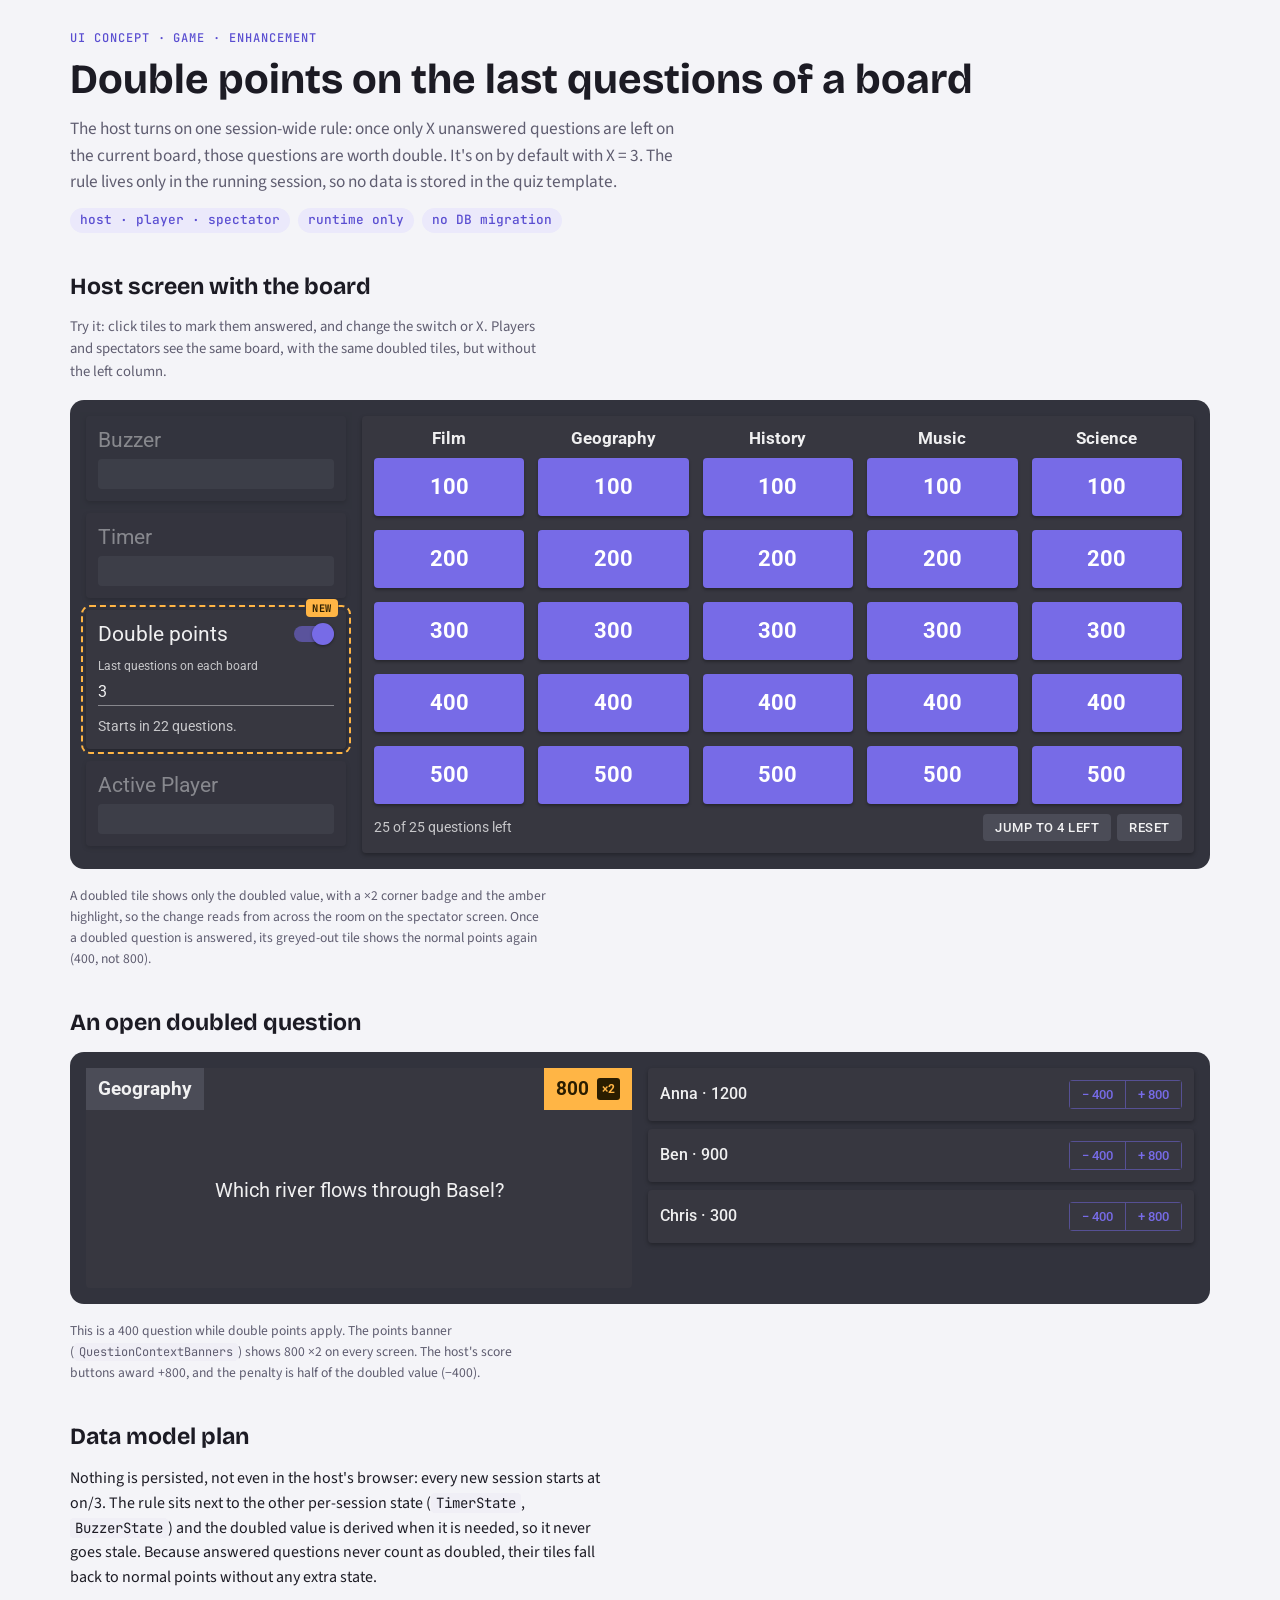
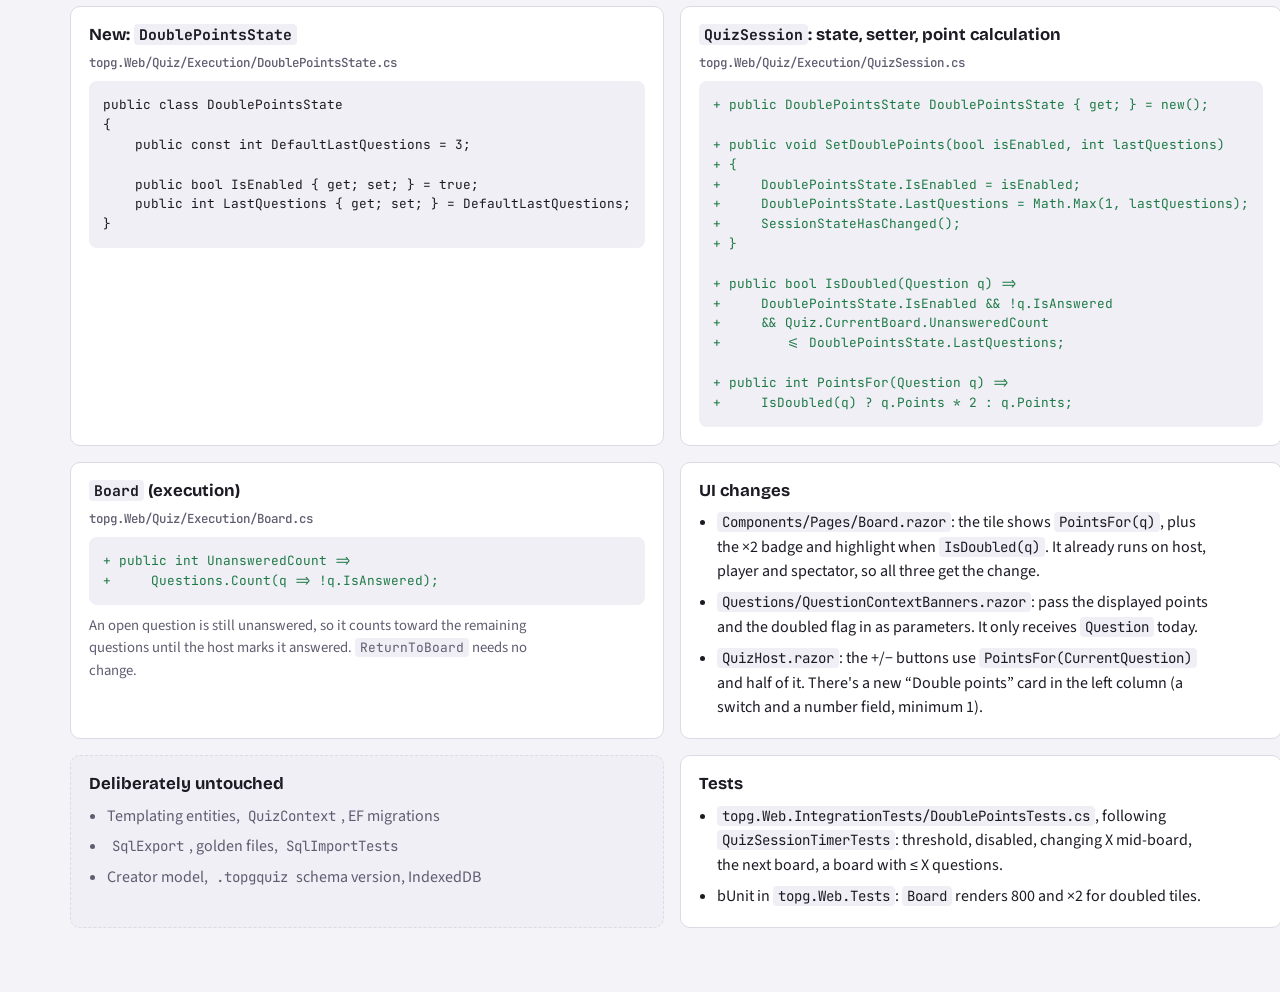
==== docs/concepts/double-points.html @ db0e6788 "Add UI concept for double points on the last questions of a board Co-Authored-By: Claude Opus 5.5 <n" ====
<!-- UI concept for https://github.com/cosimo-augustoni/topg/issues/20 (double points on the last questions of a board). Kept in the repo so implementers and agents can read it without access to the claude.ai artifact it was published as. -->
<!doctype html>
<html lang="en">
<head>
<meta charset="utf-8">
<meta name="viewport" content="width=device-width, initial-scale=1">
</head>
<body>
<title>topg Double Points</title>
<link rel="preconnect" href="https://fonts.googleapis.com">
<link rel="stylesheet" href="https://fonts.googleapis.com/css2?family=Bricolage+Grotesque:opsz,wght@12..96,600;12..96,700&family=Source+Sans+3:wght@400;600&family=JetBrains+Mono:wght@400;500&family=Roboto:wght@400;500;700&display=swap">
<style>
:root{
  --bg:#f4f4f8; --surface:#ffffff; --surface-2:#f0eff6; --ink:#1c1b24; --muted:#5f5d70; --line:#dcdae6;
  --accent:#5a4ed1; --accent-soft:#ebe9fb; --add:#1d7a45; --del:#b3261e;
  --display:"Bricolage Grotesque","Segoe UI",system-ui,sans-serif;
  --body:"Source Sans 3","Segoe UI",system-ui,sans-serif;
  --mono:"JetBrains Mono",ui-monospace,Consolas,monospace;
  --game:"Roboto","Segoe UI",system-ui,sans-serif;
  /* The game always runs in MudBlazor's dark palette, whatever the page theme. */
  --g-bg:#32333d; --g-paper:#373740; --g-text:rgba(255,255,255,.72); --g-strong:rgba(255,255,255,.92);
  --g-primary:#776be7; --g-default:#4b4c57; --g-line:rgba(255,255,255,.12);
  --g-disabled-bg:rgba(255,255,255,.12); --g-disabled-ink:rgba(255,255,255,.3);
  --g-double:#ffb545; --g-double-ink:#2a1d00; --g-double-glow:rgba(255,181,69,.35);
}
@media (prefers-color-scheme: dark){
  :root:not([data-theme="light"]){
    color-scheme:dark;
    --bg:#15151b; --surface:#1e1e27; --surface-2:#262532; --ink:#ecebf3; --muted:#a3a1b5; --line:#33323f;
    --accent:#a59cff; --accent-soft:#2a2745; --add:#6fd39a; --del:#f08080;
  }
}
:root[data-theme="dark"]{
  color-scheme:dark;
  --bg:#15151b; --surface:#1e1e27; --surface-2:#262532; --ink:#ecebf3; --muted:#a3a1b5; --line:#33323f;
  --accent:#a59cff; --accent-soft:#2a2745; --add:#6fd39a; --del:#f08080;
}
*{box-sizing:border-box}
body{background:var(--bg);color:var(--ink);font:16px/1.55 var(--body);margin:0}
.wrap{max-width:1180px;margin:0 auto;padding-inline:20px;padding-block:32px 64px;display:flex;flex-direction:column;gap:40px}
h1,h2,h3{font-family:var(--display);text-wrap:balance;margin:0;line-height:1.15}
h1{font-size:clamp(1.9rem,4vw,2.6rem)}
h2{font-size:1.45rem}
h3{font-size:1.05rem}
p{margin:0;max-width:68ch}
.eyebrow{font:500 .75rem/1 var(--mono);letter-spacing:.08em;text-transform:uppercase;color:var(--accent)}
header{display:flex;flex-direction:column;gap:12px}
.lede{color:var(--muted);font-size:1.08rem}
section{display:flex;flex-direction:column;gap:16px}
.chips{display:flex;flex-wrap:wrap;gap:8px}
.chip{font:500 .8rem/1 var(--mono);padding:6px 10px;border-radius:999px;background:var(--accent-soft);color:var(--accent)}
code{font-family:var(--mono);font-size:.88em;background:var(--surface-2);padding:1px 5px;border-radius:4px}

/* Stage: the mock game screen */
.stage{background:var(--g-bg);border-radius:14px;padding:16px;display:grid;grid-template-columns:260px 1fr;gap:16px;font-family:var(--game);color:var(--g-text);overflow-x:auto}
.paper{background:var(--g-paper);border-radius:4px;box-shadow:0 2px 4px rgba(0,0,0,.3);padding:12px}
.host-col{display:flex;flex-direction:column;gap:12px}
.host-col .ghost{opacity:.45}
.ghost h4{margin:0 0 6px;font:400 1.3rem/1.2 var(--game);color:var(--g-strong)}
.ghost .bar{height:30px;border-radius:4px;background:var(--g-default)}
.dp{outline:2px dashed var(--g-double);outline-offset:3px;position:relative}
.dp h4{margin:0 0 10px;font:400 1.3rem/1.2 var(--game);color:var(--g-strong)}
.new-tag{position:absolute;top:-11px;right:8px;background:var(--g-double);color:var(--g-double-ink);font:700 .65rem/1 var(--mono);padding:4px 6px;border-radius:4px;letter-spacing:.06em}
.row{display:flex;align-items:center;justify-content:space-between;gap:8px}
.switch{position:relative;width:40px;height:22px;flex:none}
.switch input{position:absolute;inset:0;opacity:0;margin:0;cursor:pointer}
.switch span{position:absolute;inset:3px 0;border-radius:999px;background:rgba(255,255,255,.3);transition:background .15s}
.switch span::after{content:"";position:absolute;top:-3px;left:-2px;width:22px;height:22px;border-radius:50%;background:#bdbdbd;box-shadow:0 1px 3px rgba(0,0,0,.4);transition:transform .15s,background .15s}
.switch input:checked + span{background:rgba(119,107,231,.55)}
.switch input:checked + span::after{transform:translateX(20px);background:var(--g-primary)}
.switch input:focus-visible + span{outline:2px solid #fff;outline-offset:2px}
.num{display:flex;flex-direction:column;gap:2px;margin-top:10px}
.num label{font-size:.75rem;color:var(--g-text)}
.num input{background:transparent;border:0;border-bottom:1px solid rgba(255,255,255,.4);color:var(--g-strong);font:1rem var(--game);padding:4px 0;width:100%}
.num input:focus{outline:none;border-bottom:2px solid var(--g-primary)}
.num input:disabled{color:var(--g-disabled-ink)}
.status{margin-top:10px;font-size:.85rem;color:var(--g-text)}
.status b{color:var(--g-double)}

.board{display:flex;flex-direction:column;gap:10px;min-width:560px}
.cats,.tiles{display:grid;grid-template-columns:repeat(5,1fr);gap:14px}
.cats div{text-align:center;font-weight:700;font-size:1.05rem;color:var(--g-strong);line-height:1.2}
.tile{position:relative;height:58px;border:0;border-radius:4px;background:var(--g-primary);color:#fff;font:700 1.35rem/1 var(--game);cursor:pointer;box-shadow:0 2px 3px rgba(0,0,0,.3);display:flex;align-items:center;justify-content:center;gap:8px;transition:background .2s,color .2s,box-shadow .2s}
.tile:hover{filter:brightness(1.08)}
.tile:focus-visible{outline:2px solid #fff;outline-offset:2px}
.tile.answered{background:var(--g-disabled-bg);color:var(--g-disabled-ink);box-shadow:none}
.tile.double{background:var(--g-double);color:var(--g-double-ink);box-shadow:0 0 0 3px var(--g-double-glow),0 2px 3px rgba(0,0,0,.3)}
.tile .x2{position:absolute;top:4px;right:5px;font:700 .72rem/1 var(--game);background:var(--g-double-ink);color:var(--g-double);padding:3px 5px;border-radius:3px}
.board-foot{display:flex;justify-content:space-between;align-items:center;gap:12px;flex-wrap:wrap;font-size:.85rem}
.tbtn{font:500 .8rem var(--game);text-transform:uppercase;letter-spacing:.04em;background:var(--g-default);color:var(--g-strong);border:0;border-radius:4px;padding:6px 12px;cursor:pointer}
.tbtn[aria-pressed="true"]{background:var(--g-primary)}
.tbtn:focus-visible{outline:2px solid #fff;outline-offset:2px}
.hint{color:var(--muted);font-size:.92rem}

/* Question view mock */
.q-stage{background:var(--g-bg);border-radius:14px;padding:16px;display:grid;grid-template-columns:1fr 1fr;gap:16px;font-family:var(--game);color:var(--g-text)}
.q-screen{position:relative;background:var(--g-paper);border-radius:4px;height:220px;display:flex;align-items:center;justify-content:center;text-align:center;padding:48px 24px 24px;color:var(--g-strong);font-size:1.25rem}
.q-cat,.q-pts{position:absolute;top:0;padding:6px 12px;font-weight:700;font-size:1.2rem}
.q-cat{left:0;background:var(--g-default);color:var(--g-strong)}
.q-pts{right:0;background:var(--g-double);color:var(--g-double-ink);display:flex;align-items:center;gap:8px}
.q-pts small{font-size:.75rem;background:var(--g-double-ink);color:var(--g-double);padding:2px 5px;border-radius:3px}
.q-players{display:flex;flex-direction:column;gap:8px}
.q-players .paper{display:flex;align-items:center;justify-content:space-between;gap:8px}
.q-players b{color:var(--g-strong);font-weight:500}
.btns{display:flex;border-radius:4px;overflow:hidden}
.btns span{font:500 .82rem var(--game);padding:6px 12px;color:var(--g-primary);border:1px solid rgba(119,107,231,.5)}
.btns span+span{border-left:0}
.caption{font-size:.85rem;color:var(--muted)}

/* Plan */
.plan{display:grid;grid-template-columns:1fr 1fr;gap:16px}
.card{background:var(--surface);border:1px solid var(--line);border-radius:10px;padding:18px;display:flex;flex-direction:column;gap:10px}
.card ul{margin:0;padding-left:1.1em;display:flex;flex-direction:column;gap:6px}
.card li{max-width:62ch}
.path{font:500 .78rem var(--mono);color:var(--muted)}
pre{margin:0;background:var(--surface-2);border-radius:8px;padding:14px;overflow-x:auto;font:.8rem/1.55 var(--mono)}
.add{color:var(--add)} .del{color:var(--del)}
.untouched{background:var(--surface-2);border:1px dashed var(--line)}
.untouched li{color:var(--muted)}
.open{border-left:3px solid var(--accent)}

@media (max-width:820px){
  .stage{grid-template-columns:1fr}
  .q-stage,.plan{grid-template-columns:1fr}
}
@media (prefers-reduced-motion:reduce){ .tile,.switch span,.switch span::after{transition:none} }
</style>

<div class="wrap">
  <header>
    <span class="eyebrow">UI concept · game · enhancement</span>
    <h1>Double points on the last questions of a board</h1>
    <p class="lede">The host turns on one session-wide rule: once only X unanswered questions are left on the current board, those questions are worth double. It's on by default with X = 3. The rule lives only in the running session, so no data is stored in the quiz template.</p>
    <div class="chips"><span class="chip">host · player · spectator</span><span class="chip">runtime only</span><span class="chip">no DB migration</span></div>
  </header>

  <section>
    <h2>Host screen with the board</h2>
    <p class="hint">Try it: click tiles to mark them answered, and change the switch or X. Players and spectators see the same board, with the same doubled tiles, but without the left column.</p>
    <div class="stage" id="stage">
      <div class="host-col">
        <div class="paper ghost"><h4>Buzzer</h4><div class="bar"></div></div>
        <div class="paper ghost"><h4>Timer</h4><div class="bar"></div></div>
        <div class="paper dp">
          <span class="new-tag">NEW</span>
          <div class="row"><h4 style="margin:0">Double points</h4>
            <label class="switch" title="Double points"><input type="checkbox" id="dp-on" checked aria-label="Double points enabled"><span></span></label>
          </div>
          <div class="num">
            <label for="dp-x">Last questions on each board</label>
            <input type="number" id="dp-x" min="1" max="30" value="3">
          </div>
          <div class="status" id="dp-status"></div>
        </div>
        <div class="paper ghost"><h4>Active Player</h4><div class="bar"></div></div>
      </div>
      <div class="board paper" id="board-paper">
        <div class="cats" id="cats"></div>
        <div class="tiles" id="tiles"></div>
        <div class="board-foot">
          <span id="remaining"></span>
          <span style="display:flex;gap:6px;flex-wrap:wrap">
            <button class="tbtn" id="fast">Jump to 4 left</button>
            <button class="tbtn" id="reset">Reset</button>
          </span>
        </div>
      </div>
    </div>
    <p class="caption">A doubled tile shows only the doubled value, with a ×2 corner badge and the amber highlight, so the change reads from across the room on the spectator screen. Once a doubled question is answered, its greyed-out tile shows the normal points again (400, not 800).</p>
  </section>

  <section>
    <h2>An open doubled question</h2>
    <div class="q-stage">
      <div class="q-screen">
        <span class="q-cat">Geography</span>
        <span class="q-pts">800 <small>×2</small></span>
        Which river flows through Basel?
      </div>
      <div class="q-players">
        <div class="paper"><b>Anna · 1200</b><span class="btns"><span>− 400</span><span>+ 800</span></span></div>
        <div class="paper"><b>Ben · 900</b><span class="btns"><span>− 400</span><span>+ 800</span></span></div>
        <div class="paper"><b>Chris · 300</b><span class="btns"><span>− 400</span><span>+ 800</span></span></div>
      </div>
    </div>
    <p class="caption">This is a 400 question while double points apply. The points banner (<code>QuestionContextBanners</code>) shows 800 ×2 on every screen. The host's score buttons award +800, and the penalty is half of the doubled value (−400).</p>
  </section>

  <section>
    <h2>Data model plan</h2>
    <p>Nothing is persisted, not even in the host's browser: every new session starts at on/3. The rule sits next to the other per-session state (<code>TimerState</code>, <code>BuzzerState</code>) and the doubled value is derived when it is needed, so it never goes stale. Because answered questions never count as doubled, their tiles fall back to normal points without any extra state.</p>
    <div class="plan">
      <div class="card">
        <h3>New: <code>DoublePointsState</code></h3>
        <span class="path">topg.Web/Quiz/Execution/DoublePointsState.cs</span>
<pre>public class DoublePointsState
{
    public const int DefaultLastQuestions = 3;

    public bool IsEnabled { get; set; } = true;
    public int LastQuestions { get; set; } = DefaultLastQuestions;
}</pre>
      </div>
      <div class="card">
        <h3><code>QuizSession</code>: state, setter, point calculation</h3>
        <span class="path">topg.Web/Quiz/Execution/QuizSession.cs</span>
<pre><span class="add">+ public DoublePointsState DoublePointsState { get; } = new();</span>

<span class="add">+ public void SetDoublePoints(bool isEnabled, int lastQuestions)</span>
<span class="add">+ {</span>
<span class="add">+     DoublePointsState.IsEnabled = isEnabled;</span>
<span class="add">+     DoublePointsState.LastQuestions = Math.Max(1, lastQuestions);</span>
<span class="add">+     SessionStateHasChanged();</span>
<span class="add">+ }</span>

<span class="add">+ public bool IsDoubled(Question q) =></span>
<span class="add">+     DoublePointsState.IsEnabled &amp;&amp; !q.IsAnswered</span>
<span class="add">+     &amp;&amp; Quiz.CurrentBoard.UnansweredCount</span>
<span class="add">+        &lt;= DoublePointsState.LastQuestions;</span>

<span class="add">+ public int PointsFor(Question q) =></span>
<span class="add">+     IsDoubled(q) ? q.Points * 2 : q.Points;</span></pre>
      </div>
      <div class="card">
        <h3><code>Board</code> (execution)</h3>
        <span class="path">topg.Web/Quiz/Execution/Board.cs</span>
<pre><span class="add">+ public int UnansweredCount =></span>
<span class="add">+     Questions.Count(q => !q.IsAnswered);</span></pre>
        <p class="hint">An open question is still unanswered, so it counts toward the remaining questions until the host marks it answered. <code>ReturnToBoard</code> needs no change.</p>
      </div>
      <div class="card">
        <h3>UI changes</h3>
        <ul>
          <li><code>Components/Pages/Board.razor</code>: the tile shows <code>PointsFor(q)</code>, plus the ×2 badge and highlight when <code>IsDoubled(q)</code>. It already runs on host, player and spectator, so all three get the change.</li>
          <li><code>Questions/QuestionContextBanners.razor</code>: pass the displayed points and the doubled flag in as parameters. It only receives <code>Question</code> today.</li>
          <li><code>QuizHost.razor</code>: the +/− buttons use <code>PointsFor(CurrentQuestion)</code> and half of it. There's a new “Double points” card in the left column (a switch and a number field, minimum 1).</li>
        </ul>
      </div>
      <div class="card untouched">
        <h3>Deliberately untouched</h3>
        <ul>
          <li>Templating entities, <code>QuizContext</code>, EF migrations</li>
          <li><code>SqlExport</code>, golden files, <code>SqlImportTests</code></li>
          <li>Creator model, <code>.topgquiz</code> schema version, IndexedDB</li>
        </ul>
      </div>
      <div class="card">
        <h3>Tests</h3>
        <ul>
          <li><code>topg.Web.IntegrationTests/DoublePointsTests.cs</code>, following <code>QuizSessionTimerTests</code>: threshold, disabled, changing X mid-board, the next board, a board with ≤ X questions.</li>
          <li>bUnit in <code>topg.Web.Tests</code>: <code>Board</code> renders 800 and ×2 for doubled tiles.</li>
        </ul>
      </div>
    </div>
  </section>
</div>

<script>
const cats=["Film","Geography","History","Music","Science"];
const pts=[100,200,300,400,500];
let answered=new Set();
const $=id=>document.getElementById(id);
const on=$("dp-on"), x=$("dp-x");

function lastN(){const v=parseInt(x.value,10);return Number.isFinite(v)&&v>=1?v:1;}
function render(){
  const total=cats.length*pts.length, left=total-answered.size;
  const active=on.checked && left<=lastN();
  $("cats").innerHTML=cats.map(c=>`<div>${c}</div>`).join("");
  let html="";
  pts.forEach((p,r)=>cats.forEach((c,ci)=>{
    const id=`${ci}-${r}`, done=answered.has(id), dbl=active&&!done;
    const label=dbl?`${p*2}<span class="x2">×2</span>`:p;
    html+=`<button class="tile${done?" answered":""}${dbl?" double":""}" data-id="${id}" ${done?"disabled":""} aria-label="${c} ${dbl?p*2+" double":p}">${label}</button>`;
  }));
  $("tiles").innerHTML=html;
  $("remaining").textContent=`${left} of ${total} questions left`;
  x.disabled=!on.checked;
  $("dp-status").innerHTML=!on.checked?"Off: all questions give their normal points."
    :active?`<b>Active</b>: the last ${left} question${left===1?"":"s"} give double points.`
    :`Starts in ${left-lastN()} question${left-lastN()===1?"":"s"}.`;
}
$("tiles").addEventListener("click",e=>{const t=e.target.closest(".tile");if(t&&!t.disabled){answered.add(t.dataset.id);render();}});
on.addEventListener("change",render);
x.addEventListener("input",render);
$("reset").addEventListener("click",()=>{answered.clear();render();});
$("fast").addEventListener("click",()=>{answered.clear();const ids=[];pts.forEach((p,r)=>cats.forEach((c,ci)=>ids.push(`${ci}-${r}`)));["0-4","2-3","4-4","1-3"].forEach(k=>ids.splice(ids.indexOf(k),1));ids.forEach(i=>answered.add(i));render();});
render();
</script>

</body>

</html>
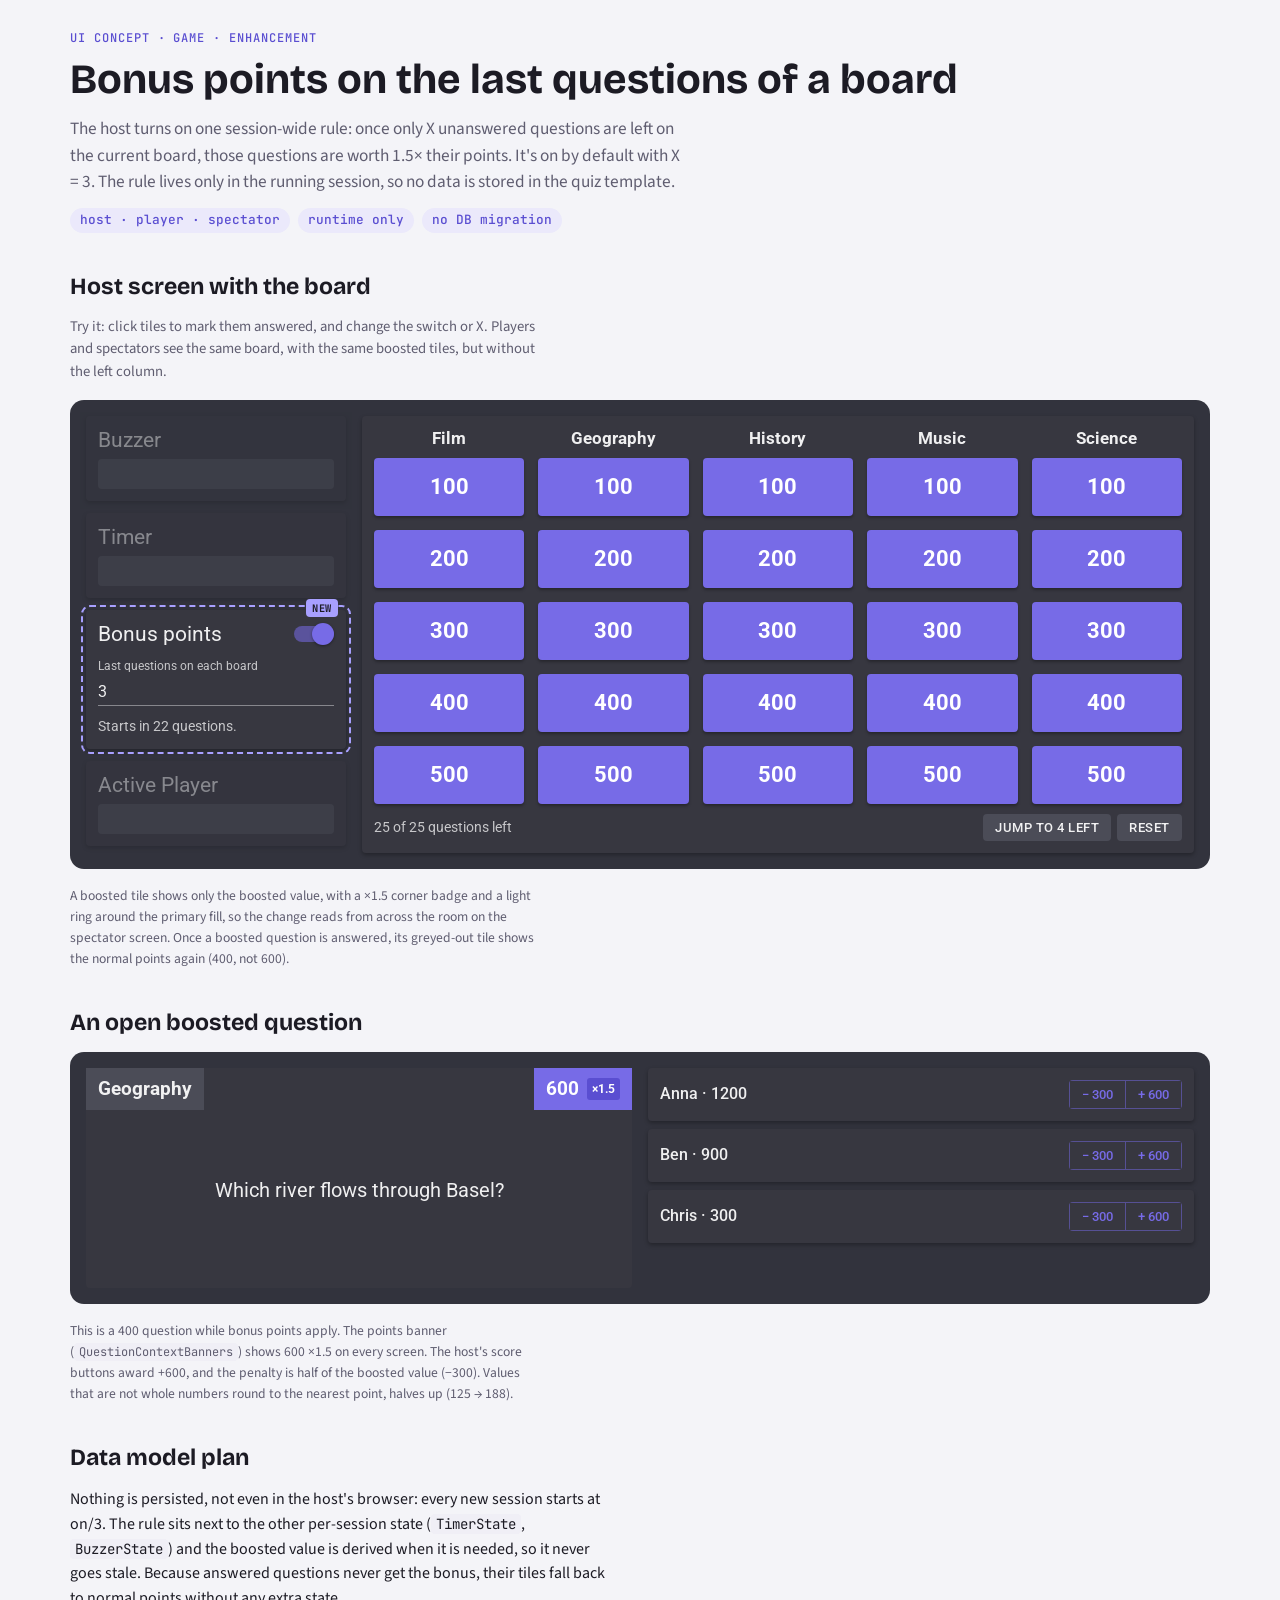
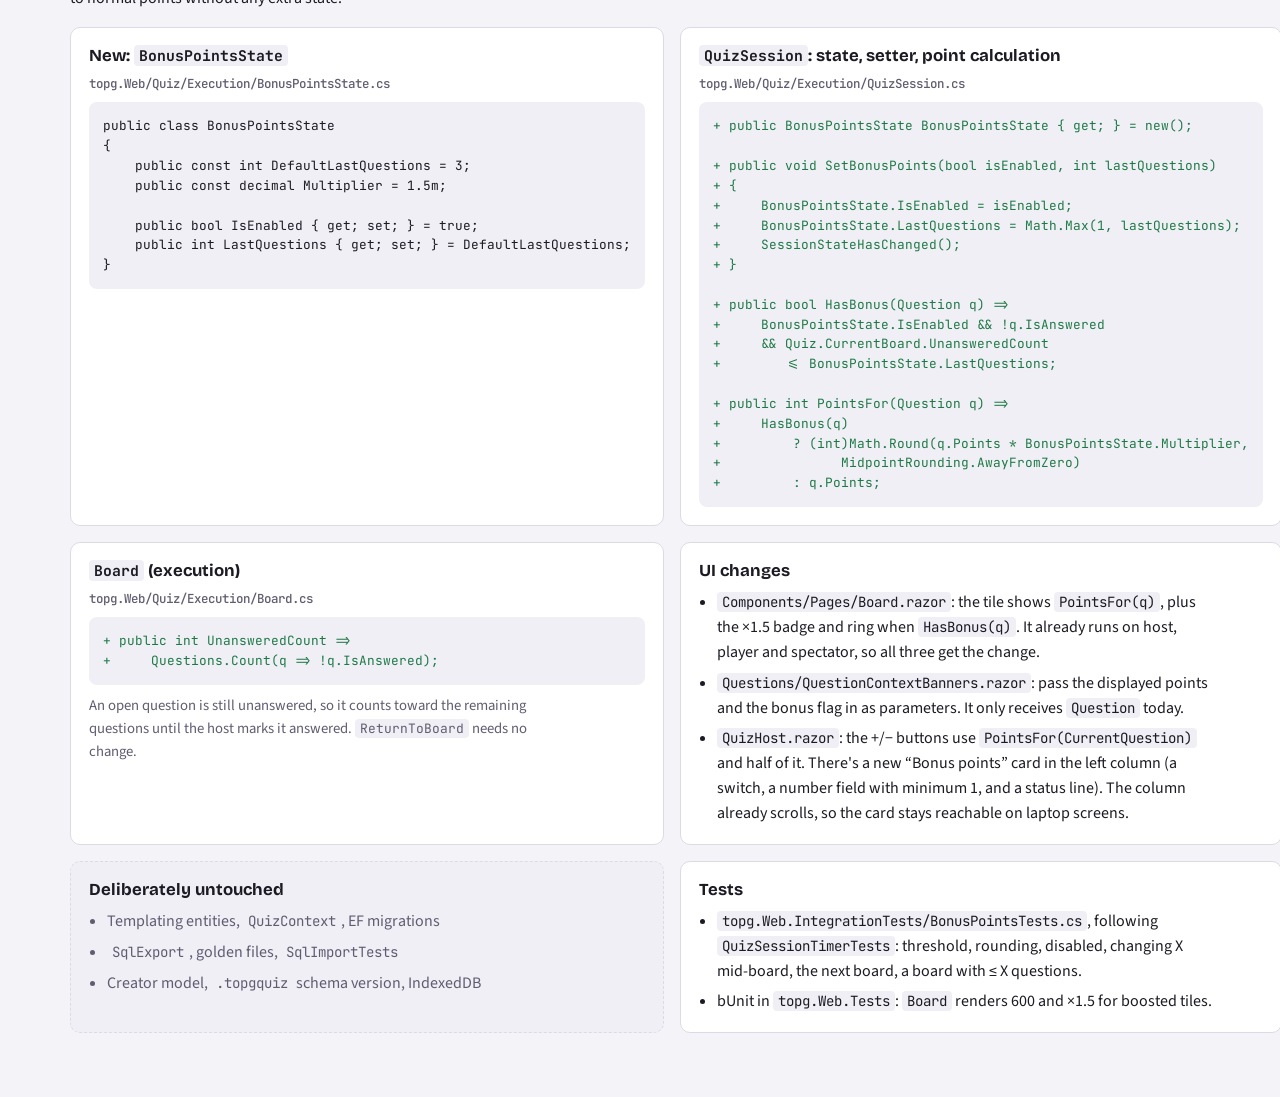
==== commit 506c4408: "Give the last questions on a board 1.5x points Once X or fewer questions are unanswered on the curre" ====
--- a/docs/concepts/double-points.html
+++ b/docs/concepts/double-points.html
@@ -1,4 +1,4 @@
-<!-- UI concept for https://github.com/cosimo-augustoni/topg/issues/20 (double points on the last questions of a board). Kept in the repo so implementers and agents can read it without access to the claude.ai artifact it was published as. -->
+<!-- UI concept for https://github.com/cosimo-augustoni/topg/issues/20 (1.5× points on the last questions of a board). Kept in the repo so implementers and agents can read it without access to the claude.ai artifact it was published as. -->
 <!doctype html>
 <html lang="en">
 <head>
@@ -6,7 +6,7 @@
 <meta name="viewport" content="width=device-width, initial-scale=1">
 </head>
 <body>
-<title>topg Double Points</title>
+<title>topg Bonus Points</title>
 <link rel="preconnect" href="https://fonts.googleapis.com">
 <link rel="stylesheet" href="https://fonts.googleapis.com/css2?family=Bricolage+Grotesque:opsz,wght@12..96,600;12..96,700&family=Source+Sans+3:wght@400;600&family=JetBrains+Mono:wght@400;500&family=Roboto:wght@400;500;700&display=swap">
 <style>
@@ -21,7 +21,7 @@
   --g-bg:#32333d; --g-paper:#373740; --g-text:rgba(255,255,255,.72); --g-strong:rgba(255,255,255,.92);
   --g-primary:#776be7; --g-default:#4b4c57; --g-line:rgba(255,255,255,.12);
   --g-disabled-bg:rgba(255,255,255,.12); --g-disabled-ink:rgba(255,255,255,.3);
-  --g-double:#ffb545; --g-double-ink:#2a1d00; --g-double-glow:rgba(255,181,69,.35);
+  --g-double:#776be7; --g-double-ink:#ffffff; --g-double-dark:#5a4ed1; --g-double-light:#a8a0ff; --g-double-glow:rgba(168,160,255,.75);
 }
 @media (prefers-color-scheme: dark){
   :root:not([data-theme="light"]){
@@ -58,9 +58,9 @@
 .host-col .ghost{opacity:.45}
 .ghost h4{margin:0 0 6px;font:400 1.3rem/1.2 var(--game);color:var(--g-strong)}
 .ghost .bar{height:30px;border-radius:4px;background:var(--g-default)}
-.dp{outline:2px dashed var(--g-double);outline-offset:3px;position:relative}
+.dp{outline:2px dashed var(--g-double-light);outline-offset:3px;position:relative}
 .dp h4{margin:0 0 10px;font:400 1.3rem/1.2 var(--game);color:var(--g-strong)}
-.new-tag{position:absolute;top:-11px;right:8px;background:var(--g-double);color:var(--g-double-ink);font:700 .65rem/1 var(--mono);padding:4px 6px;border-radius:4px;letter-spacing:.06em}
+.new-tag{position:absolute;top:-11px;right:8px;background:var(--g-double-light);color:#1c1b24;font:700 .65rem/1 var(--mono);padding:4px 6px;border-radius:4px;letter-spacing:.06em}
 .row{display:flex;align-items:center;justify-content:space-between;gap:8px}
 .switch{position:relative;width:40px;height:22px;flex:none}
 .switch input{position:absolute;inset:0;opacity:0;margin:0;cursor:pointer}
@@ -75,7 +75,7 @@
 .num input:focus{outline:none;border-bottom:2px solid var(--g-primary)}
 .num input:disabled{color:var(--g-disabled-ink)}
 .status{margin-top:10px;font-size:.85rem;color:var(--g-text)}
-.status b{color:var(--g-double)}
+.status b{color:var(--g-double-light)}
 
 .board{display:flex;flex-direction:column;gap:10px;min-width:560px}
 .cats,.tiles{display:grid;grid-template-columns:repeat(5,1fr);gap:14px}
@@ -85,7 +85,7 @@
 .tile:focus-visible{outline:2px solid #fff;outline-offset:2px}
 .tile.answered{background:var(--g-disabled-bg);color:var(--g-disabled-ink);box-shadow:none}
 .tile.double{background:var(--g-double);color:var(--g-double-ink);box-shadow:0 0 0 3px var(--g-double-glow),0 2px 3px rgba(0,0,0,.3)}
-.tile .x2{position:absolute;top:4px;right:5px;font:700 .72rem/1 var(--game);background:var(--g-double-ink);color:var(--g-double);padding:3px 5px;border-radius:3px}
+.tile .x2{position:absolute;top:4px;right:5px;font:700 .72rem/1 var(--game);background:var(--g-double-dark);color:#fff;padding:3px 5px;border-radius:3px}
 .board-foot{display:flex;justify-content:space-between;align-items:center;gap:12px;flex-wrap:wrap;font-size:.85rem}
 .tbtn{font:500 .8rem var(--game);text-transform:uppercase;letter-spacing:.04em;background:var(--g-default);color:var(--g-strong);border:0;border-radius:4px;padding:6px 12px;cursor:pointer}
 .tbtn[aria-pressed="true"]{background:var(--g-primary)}
@@ -98,7 +98,7 @@
 .q-cat,.q-pts{position:absolute;top:0;padding:6px 12px;font-weight:700;font-size:1.2rem}
 .q-cat{left:0;background:var(--g-default);color:var(--g-strong)}
 .q-pts{right:0;background:var(--g-double);color:var(--g-double-ink);display:flex;align-items:center;gap:8px}
-.q-pts small{font-size:.75rem;background:var(--g-double-ink);color:var(--g-double);padding:2px 5px;border-radius:3px}
+.q-pts small{font-size:.75rem;background:var(--g-double-dark);color:#fff;padding:2px 5px;border-radius:3px}
 .q-players{display:flex;flex-direction:column;gap:8px}
 .q-players .paper{display:flex;align-items:center;justify-content:space-between;gap:8px}
 .q-players b{color:var(--g-strong);font-weight:500}
@@ -129,22 +129,22 @@
 <div class="wrap">
   <header>
     <span class="eyebrow">UI concept · game · enhancement</span>
-    <h1>Double points on the last questions of a board</h1>
-    <p class="lede">The host turns on one session-wide rule: once only X unanswered questions are left on the current board, those questions are worth double. It's on by default with X = 3. The rule lives only in the running session, so no data is stored in the quiz template.</p>
+    <h1>Bonus points on the last questions of a board</h1>
+    <p class="lede">The host turns on one session-wide rule: once only X unanswered questions are left on the current board, those questions are worth 1.5× their points. It's on by default with X = 3. The rule lives only in the running session, so no data is stored in the quiz template.</p>
     <div class="chips"><span class="chip">host · player · spectator</span><span class="chip">runtime only</span><span class="chip">no DB migration</span></div>
   </header>
 
   <section>
     <h2>Host screen with the board</h2>
-    <p class="hint">Try it: click tiles to mark them answered, and change the switch or X. Players and spectators see the same board, with the same doubled tiles, but without the left column.</p>
+    <p class="hint">Try it: click tiles to mark them answered, and change the switch or X. Players and spectators see the same board, with the same boosted tiles, but without the left column.</p>
     <div class="stage" id="stage">
       <div class="host-col">
         <div class="paper ghost"><h4>Buzzer</h4><div class="bar"></div></div>
         <div class="paper ghost"><h4>Timer</h4><div class="bar"></div></div>
         <div class="paper dp">
           <span class="new-tag">NEW</span>
-          <div class="row"><h4 style="margin:0">Double points</h4>
-            <label class="switch" title="Double points"><input type="checkbox" id="dp-on" checked aria-label="Double points enabled"><span></span></label>
+          <div class="row"><h4 style="margin:0">Bonus points</h4>
+            <label class="switch" title="Bonus points"><input type="checkbox" id="dp-on" checked aria-label="Bonus points enabled"><span></span></label>
           </div>
           <div class="num">
             <label for="dp-x">Last questions on each board</label>
@@ -166,36 +166,37 @@
         </div>
       </div>
     </div>
-    <p class="caption">A doubled tile shows only the doubled value, with a ×2 corner badge and the amber highlight, so the change reads from across the room on the spectator screen. Once a doubled question is answered, its greyed-out tile shows the normal points again (400, not 800).</p>
+    <p class="caption">A boosted tile shows only the boosted value, with a ×1.5 corner badge and a light ring around the primary fill, so the change reads from across the room on the spectator screen. Once a boosted question is answered, its greyed-out tile shows the normal points again (400, not 600).</p>
   </section>
 
   <section>
-    <h2>An open doubled question</h2>
+    <h2>An open boosted question</h2>
     <div class="q-stage">
       <div class="q-screen">
         <span class="q-cat">Geography</span>
-        <span class="q-pts">800 <small>×2</small></span>
+        <span class="q-pts">600 <small>×1.5</small></span>
         Which river flows through Basel?
       </div>
       <div class="q-players">
-        <div class="paper"><b>Anna · 1200</b><span class="btns"><span>− 400</span><span>+ 800</span></span></div>
-        <div class="paper"><b>Ben · 900</b><span class="btns"><span>− 400</span><span>+ 800</span></span></div>
-        <div class="paper"><b>Chris · 300</b><span class="btns"><span>− 400</span><span>+ 800</span></span></div>
+        <div class="paper"><b>Anna · 1200</b><span class="btns"><span>− 300</span><span>+ 600</span></span></div>
+        <div class="paper"><b>Ben · 900</b><span class="btns"><span>− 300</span><span>+ 600</span></span></div>
+        <div class="paper"><b>Chris · 300</b><span class="btns"><span>− 300</span><span>+ 600</span></span></div>
       </div>
     </div>
-    <p class="caption">This is a 400 question while double points apply. The points banner (<code>QuestionContextBanners</code>) shows 800 ×2 on every screen. The host's score buttons award +800, and the penalty is half of the doubled value (−400).</p>
+    <p class="caption">This is a 400 question while bonus points apply. The points banner (<code>QuestionContextBanners</code>) shows 600 ×1.5 on every screen. The host's score buttons award +600, and the penalty is half of the boosted value (−300). Values that are not whole numbers round to the nearest point, halves up (125 → 188).</p>
   </section>
 
   <section>
     <h2>Data model plan</h2>
-    <p>Nothing is persisted, not even in the host's browser: every new session starts at on/3. The rule sits next to the other per-session state (<code>TimerState</code>, <code>BuzzerState</code>) and the doubled value is derived when it is needed, so it never goes stale. Because answered questions never count as doubled, their tiles fall back to normal points without any extra state.</p>
+    <p>Nothing is persisted, not even in the host's browser: every new session starts at on/3. The rule sits next to the other per-session state (<code>TimerState</code>, <code>BuzzerState</code>) and the boosted value is derived when it is needed, so it never goes stale. Because answered questions never get the bonus, their tiles fall back to normal points without any extra state.</p>
     <div class="plan">
       <div class="card">
-        <h3>New: <code>DoublePointsState</code></h3>
-        <span class="path">topg.Web/Quiz/Execution/DoublePointsState.cs</span>
-<pre>public class DoublePointsState
+        <h3>New: <code>BonusPointsState</code></h3>
+        <span class="path">topg.Web/Quiz/Execution/BonusPointsState.cs</span>
+<pre>public class BonusPointsState
 {
     public const int DefaultLastQuestions = 3;
+    public const decimal Multiplier = 1.5m;
 
     public bool IsEnabled { get; set; } = true;
     public int LastQuestions { get; set; } = DefaultLastQuestions;
@@ -204,22 +205,25 @@
       <div class="card">
         <h3><code>QuizSession</code>: state, setter, point calculation</h3>
         <span class="path">topg.Web/Quiz/Execution/QuizSession.cs</span>
-<pre><span class="add">+ public DoublePointsState DoublePointsState { get; } = new();</span>
-
-<span class="add">+ public void SetDoublePoints(bool isEnabled, int lastQuestions)</span>
+<pre><span class="add">+ public BonusPointsState BonusPointsState { get; } = new();</span>
+
+<span class="add">+ public void SetBonusPoints(bool isEnabled, int lastQuestions)</span>
 <span class="add">+ {</span>
-<span class="add">+     DoublePointsState.IsEnabled = isEnabled;</span>
-<span class="add">+     DoublePointsState.LastQuestions = Math.Max(1, lastQuestions);</span>
+<span class="add">+     BonusPointsState.IsEnabled = isEnabled;</span>
+<span class="add">+     BonusPointsState.LastQuestions = Math.Max(1, lastQuestions);</span>
 <span class="add">+     SessionStateHasChanged();</span>
 <span class="add">+ }</span>
 
-<span class="add">+ public bool IsDoubled(Question q) =></span>
-<span class="add">+     DoublePointsState.IsEnabled &amp;&amp; !q.IsAnswered</span>
+<span class="add">+ public bool HasBonus(Question q) =></span>
+<span class="add">+     BonusPointsState.IsEnabled &amp;&amp; !q.IsAnswered</span>
 <span class="add">+     &amp;&amp; Quiz.CurrentBoard.UnansweredCount</span>
-<span class="add">+        &lt;= DoublePointsState.LastQuestions;</span>
+<span class="add">+        &lt;= BonusPointsState.LastQuestions;</span>
 
 <span class="add">+ public int PointsFor(Question q) =></span>
-<span class="add">+     IsDoubled(q) ? q.Points * 2 : q.Points;</span></pre>
+<span class="add">+     HasBonus(q)</span>
+<span class="add">+         ? (int)Math.Round(q.Points * BonusPointsState.Multiplier,</span>
+<span class="add">+               MidpointRounding.AwayFromZero)</span>
+<span class="add">+         : q.Points;</span></pre>
       </div>
       <div class="card">
         <h3><code>Board</code> (execution)</h3>
@@ -231,9 +235,9 @@
       <div class="card">
         <h3>UI changes</h3>
         <ul>
-          <li><code>Components/Pages/Board.razor</code>: the tile shows <code>PointsFor(q)</code>, plus the ×2 badge and highlight when <code>IsDoubled(q)</code>. It already runs on host, player and spectator, so all three get the change.</li>
-          <li><code>Questions/QuestionContextBanners.razor</code>: pass the displayed points and the doubled flag in as parameters. It only receives <code>Question</code> today.</li>
-          <li><code>QuizHost.razor</code>: the +/− buttons use <code>PointsFor(CurrentQuestion)</code> and half of it. There's a new “Double points” card in the left column (a switch and a number field, minimum 1).</li>
+          <li><code>Components/Pages/Board.razor</code>: the tile shows <code>PointsFor(q)</code>, plus the ×1.5 badge and ring when <code>HasBonus(q)</code>. It already runs on host, player and spectator, so all three get the change.</li>
+          <li><code>Questions/QuestionContextBanners.razor</code>: pass the displayed points and the bonus flag in as parameters. It only receives <code>Question</code> today.</li>
+          <li><code>QuizHost.razor</code>: the +/− buttons use <code>PointsFor(CurrentQuestion)</code> and half of it. There's a new “Bonus points” card in the left column (a switch, a number field with minimum 1, and a status line). The column already scrolls, so the card stays reachable on laptop screens.</li>
         </ul>
       </div>
       <div class="card untouched">
@@ -247,8 +251,8 @@
       <div class="card">
         <h3>Tests</h3>
         <ul>
-          <li><code>topg.Web.IntegrationTests/DoublePointsTests.cs</code>, following <code>QuizSessionTimerTests</code>: threshold, disabled, changing X mid-board, the next board, a board with ≤ X questions.</li>
-          <li>bUnit in <code>topg.Web.Tests</code>: <code>Board</code> renders 800 and ×2 for doubled tiles.</li>
+          <li><code>topg.Web.IntegrationTests/BonusPointsTests.cs</code>, following <code>QuizSessionTimerTests</code>: threshold, rounding, disabled, changing X mid-board, the next board, a board with ≤ X questions.</li>
+          <li>bUnit in <code>topg.Web.Tests</code>: <code>Board</code> renders 600 and ×1.5 for boosted tiles.</li>
         </ul>
       </div>
     </div>
@@ -270,14 +274,14 @@
   let html="";
   pts.forEach((p,r)=>cats.forEach((c,ci)=>{
     const id=`${ci}-${r}`, done=answered.has(id), dbl=active&&!done;
-    const label=dbl?`${p*2}<span class="x2">×2</span>`:p;
-    html+=`<button class="tile${done?" answered":""}${dbl?" double":""}" data-id="${id}" ${done?"disabled":""} aria-label="${c} ${dbl?p*2+" double":p}">${label}</button>`;
+    const label=dbl?`${Math.round(p*1.5)}<span class="x2">×1.5</span>`:p;
+    html+=`<button class="tile${done?" answered":""}${dbl?" double":""}" data-id="${id}" ${done?"disabled":""} aria-label="${c} ${dbl?Math.round(p*1.5)+" with bonus":p}">${label}</button>`;
   }));
   $("tiles").innerHTML=html;
   $("remaining").textContent=`${left} of ${total} questions left`;
   x.disabled=!on.checked;
   $("dp-status").innerHTML=!on.checked?"Off: all questions give their normal points."
-    :active?`<b>Active</b>: the last ${left} question${left===1?"":"s"} give double points.`
+    :active?`<b>Active</b>: the last ${left} question${left===1?"":"s"} give 1.5× points.`
     :`Starts in ${left-lastN()} question${left-lastN()===1?"":"s"}.`;
 }
 $("tiles").addEventListener("click",e=>{const t=e.target.closest(".tile");if(t&&!t.disabled){answered.add(t.dataset.id);render();}});
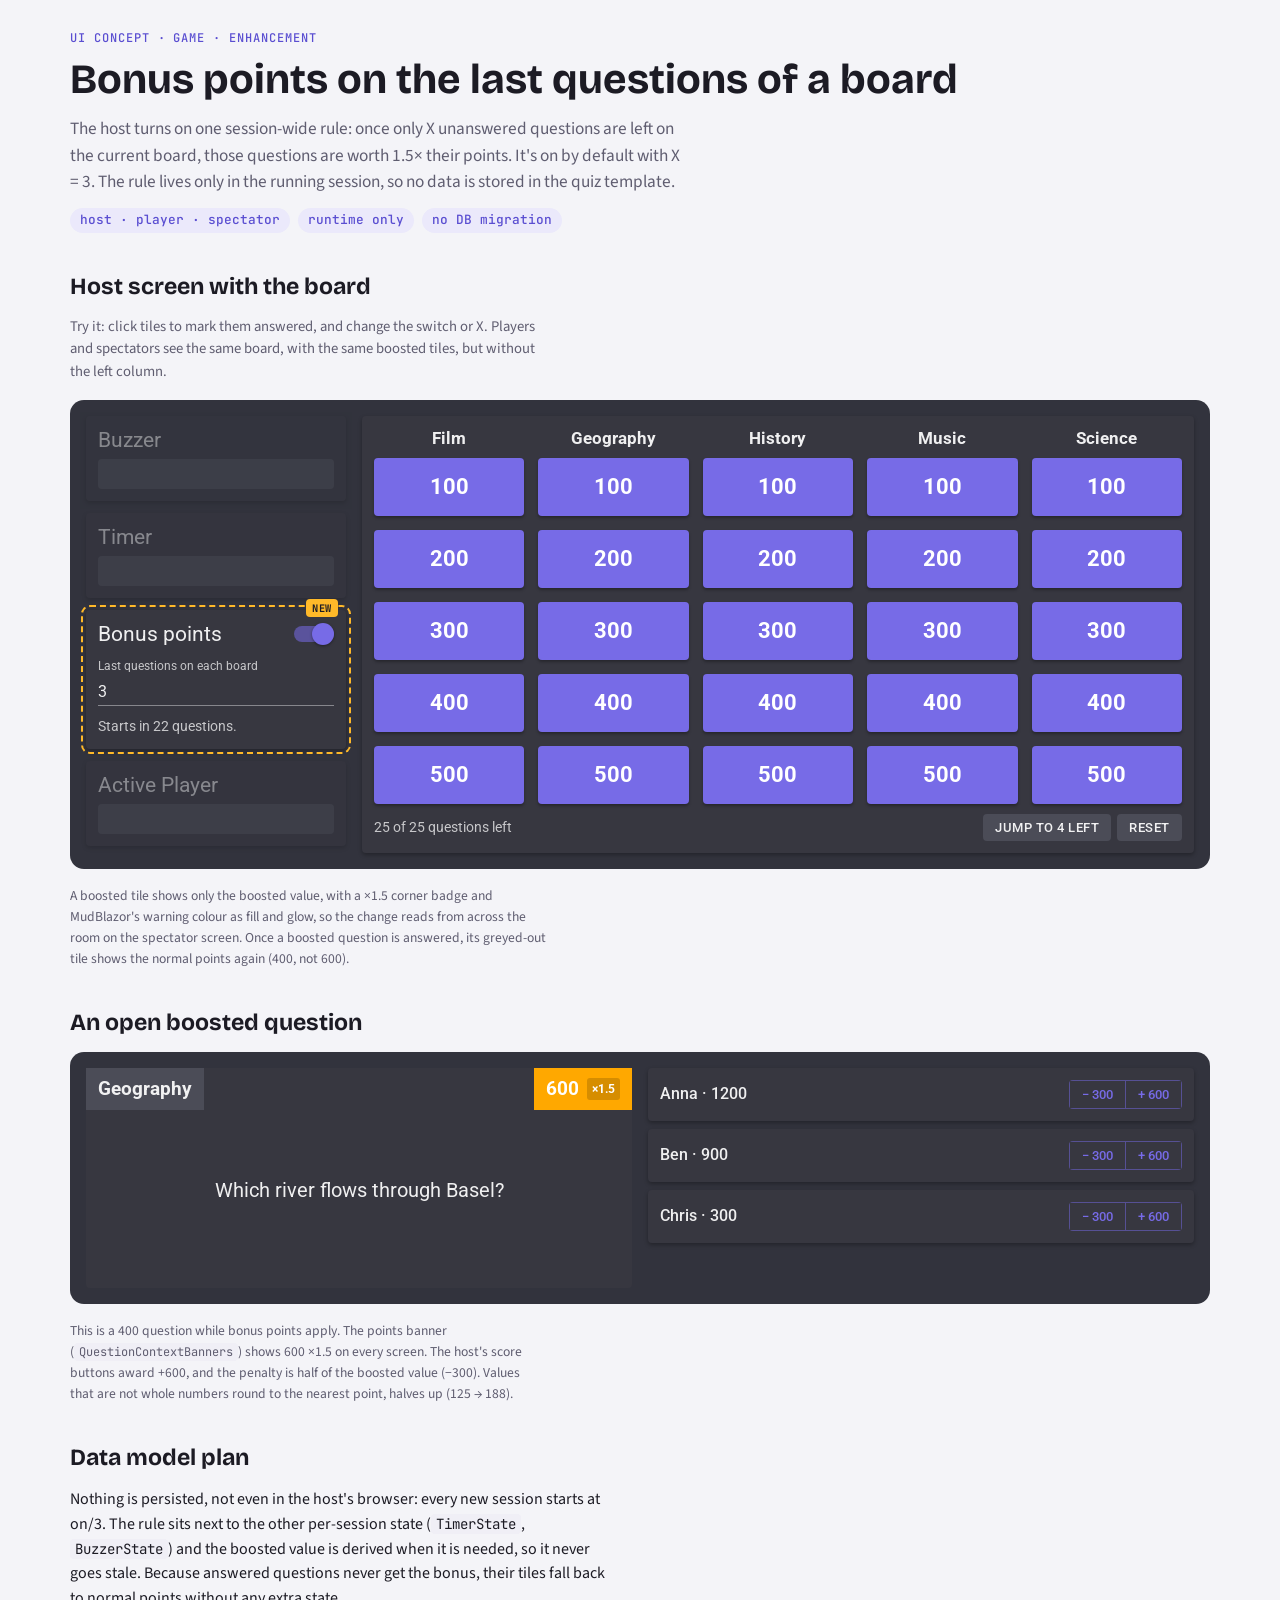
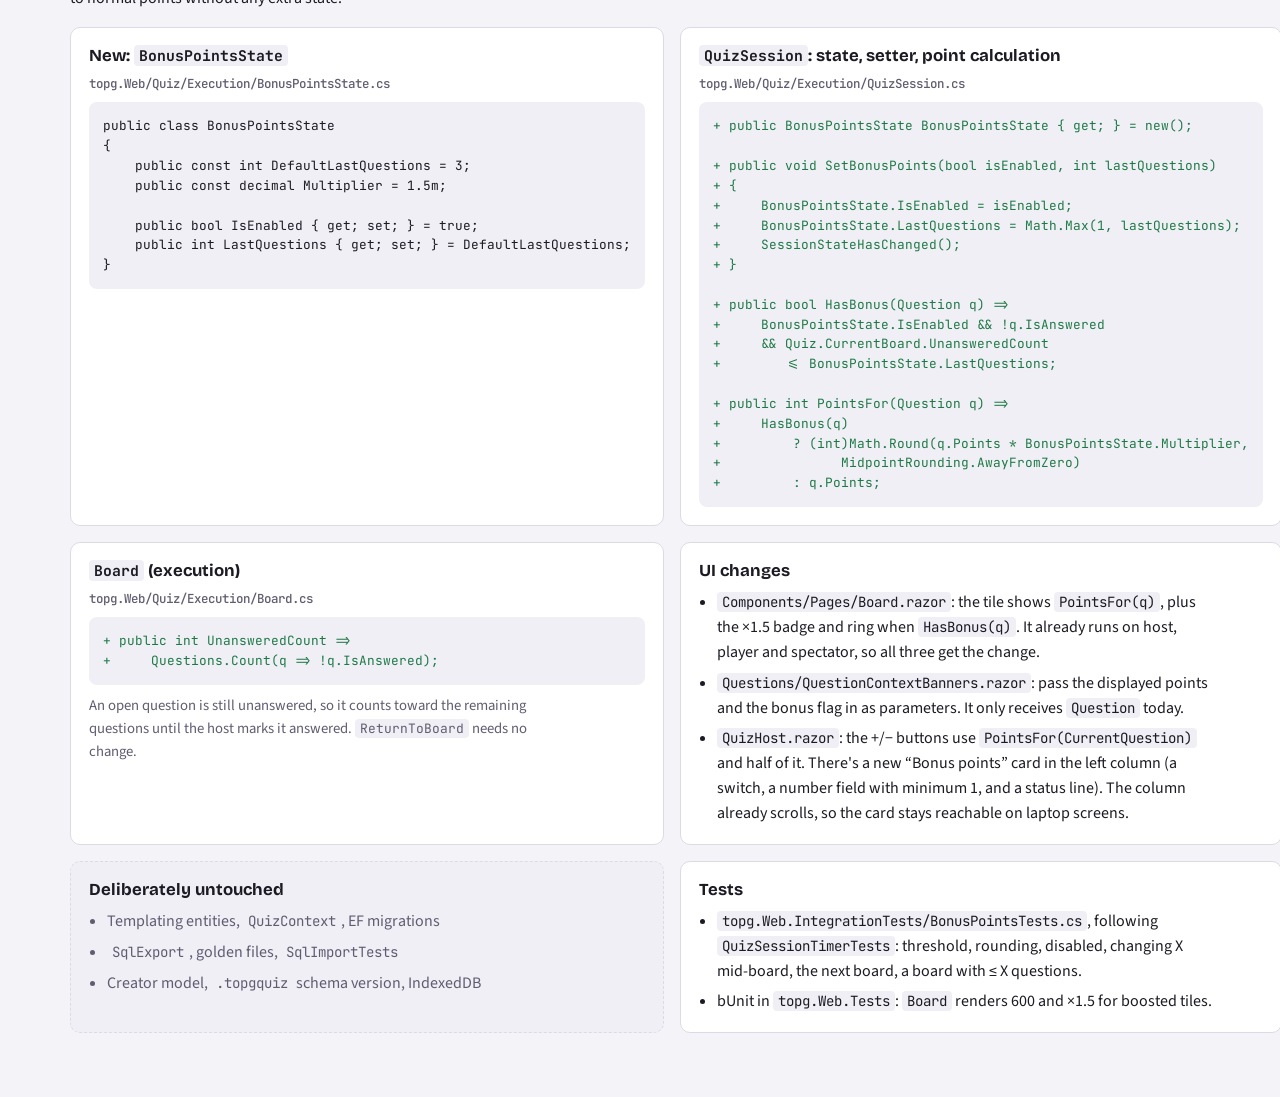
==== commit 45cc652f: "Colour bonus tiles and the points banner with the warning palette Normal tiles are already primary, " ====
--- a/docs/concepts/double-points.html
+++ b/docs/concepts/double-points.html
@@ -21,7 +21,7 @@
   --g-bg:#32333d; --g-paper:#373740; --g-text:rgba(255,255,255,.72); --g-strong:rgba(255,255,255,.92);
   --g-primary:#776be7; --g-default:#4b4c57; --g-line:rgba(255,255,255,.12);
   --g-disabled-bg:rgba(255,255,255,.12); --g-disabled-ink:rgba(255,255,255,.3);
-  --g-double:#776be7; --g-double-ink:#ffffff; --g-double-dark:#5a4ed1; --g-double-light:#a8a0ff; --g-double-glow:rgba(168,160,255,.75);
+  --g-double:#ffa800; --g-double-ink:#ffffff; --g-double-dark:#d68d00; --g-double-light:#ffb929; --g-double-glow:rgba(255,185,41,.6);
 }
 @media (prefers-color-scheme: dark){
   :root:not([data-theme="light"]){
@@ -166,7 +166,7 @@
         </div>
       </div>
     </div>
-    <p class="caption">A boosted tile shows only the boosted value, with a ×1.5 corner badge and a light ring around the primary fill, so the change reads from across the room on the spectator screen. Once a boosted question is answered, its greyed-out tile shows the normal points again (400, not 600).</p>
+    <p class="caption">A boosted tile shows only the boosted value, with a ×1.5 corner badge and MudBlazor's warning colour as fill and glow, so the change reads from across the room on the spectator screen. Once a boosted question is answered, its greyed-out tile shows the normal points again (400, not 600).</p>
   </section>
 
   <section>
